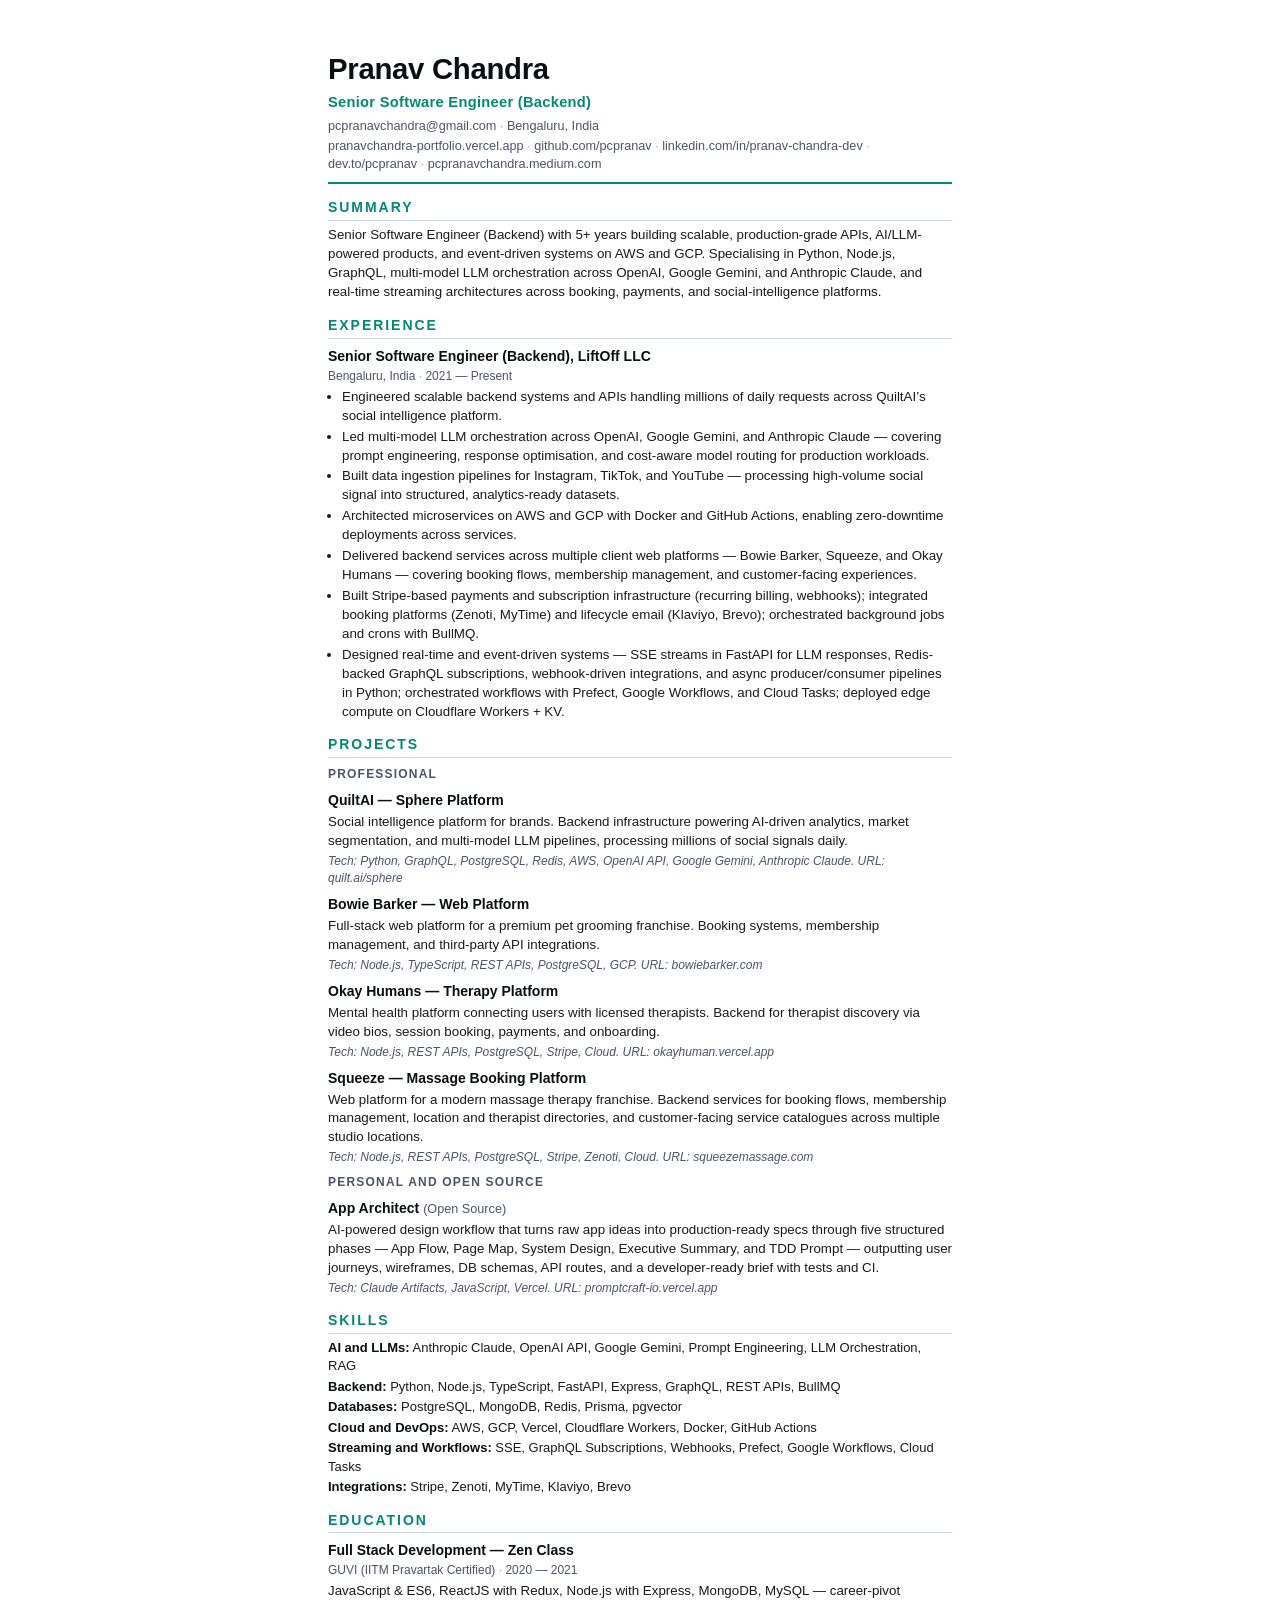
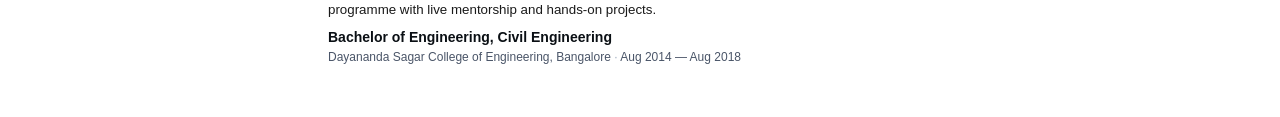
==== resume/resume.html @ 70dff42f "Refresh portfolio: senior title, project rotation, skills overhaul, OG card - Bump role to Senior So" ====
<!DOCTYPE html>
<html lang="en">
<head>
<meta charset="UTF-8">
<title>Pranav Chandra — Resume</title>
<style>
  /*
    Designed to be BOTH visually polished AND ATS-compatible.
    - Single column, linear reading order (no tables, columns, text boxes)
    - Standard section names: Summary, Experience, Projects, Skills, Education
    - Real <h1>/<h2>/<h3> + <ul>/<li> for parser clarity
    - Web-safe Arial fallback first in font stack
    - Selectable text (no text-as-image)
  */
  @page { size: Letter; margin: 0.5in; }
  * { box-sizing: border-box; margin: 0; padding: 0; }
  html, body {
    font-family: Arial, 'Helvetica Neue', Helvetica, sans-serif;
    color: #1a1a1a;
    font-size: 10pt;
    line-height: 1.42;
    -webkit-print-color-adjust: exact;
    print-color-adjust: exact;
  }
  body { max-width: 7.5in; margin: 0 auto; padding: 0.5in; background: #fff; }
  @media print { body { padding: 0; max-width: none; } }

  /* Header */
  header { padding-bottom: 8px; border-bottom: 2px solid #008a75; margin-bottom: 4px; }
  h1 {
    font-size: 22pt; font-weight: 700; letter-spacing: -0.01em;
    color: #0a0f14;
  }
  .role { font-size: 11pt; color: #008a75; font-weight: 600; margin-top: 2px; letter-spacing: 0.02em; }
  .contact { font-size: 9.5pt; color: #4a5568; margin-top: 6px; }
  .contact a { color: #4a5568; text-decoration: none; }
  .contact .sep { color: #a0aec0; }
  .contact-row { margin-top: 2px; }

  /* Section headings */
  h2 {
    font-size: 10.5pt; font-weight: 700; letter-spacing: 0.14em; text-transform: uppercase;
    color: #008a75; margin-top: 14px; margin-bottom: 5px;
    padding-bottom: 2px; border-bottom: 1px solid #cbd5e0;
  }

  /* Job / project blocks */
  h3 { font-size: 10.5pt; font-weight: 700; color: #0a0f14; margin-top: 8px; }
  h3 .ghost { font-weight: 500; color: #4a5568; font-size: 9.5pt; }
  .meta { font-size: 9pt; color: #4a5568; margin-top: 1px; margin-bottom: 3px; }
  .meta .sep { color: #a0aec0; }
  p { margin-top: 2px; }
  ul { margin: 3px 0 0 1.05rem; }
  li { margin-top: 2px; }
  .tech { font-size: 9pt; color: #4a5568; margin-top: 2px; font-style: italic; }

  /* Skills — linear key/value rows (single column, ATS-safe) */
  .skills-block { margin-top: 3px; font-size: 9.75pt; }
  .skills-block div { margin-top: 2px; }
  .skills-block b { color: #0a0f14; font-weight: 700; }

  .proj + .proj { margin-top: 6px; }
  .proj { page-break-inside: avoid; break-inside: avoid; }
  h3 { page-break-after: avoid; break-after: avoid; }
  .subhead {
    font-size: 9pt; font-weight: 700; letter-spacing: 0.1em; text-transform: uppercase;
    color: #4a5568; margin-top: 8px; margin-bottom: 2px;
  }
</style>
</head>
<body>

<header>
  <h1>Pranav Chandra</h1>
  <div class="role">Senior Software Engineer (Backend)</div>
  <div class="contact">
    <div>pcpranavchandra@gmail.com <span class="sep">·</span> Bengaluru, India</div>
    <div class="contact-row">
      pranavchandra-portfolio.vercel.app <span class="sep">·</span>
      github.com/pcpranav <span class="sep">·</span>
      linkedin.com/in/pranav-chandra-dev <span class="sep">·</span>
      dev.to/pcpranav <span class="sep">·</span>
      pcpranavchandra.medium.com
    </div>
  </div>
</header>

<h2>Summary</h2>
<p>Senior Software Engineer (Backend) with 5+ years building scalable, production-grade APIs, AI/LLM-powered products, and event-driven systems on AWS and GCP. Specialising in Python, Node.js, GraphQL, multi-model LLM orchestration across OpenAI, Google Gemini, and Anthropic Claude, and real-time streaming architectures across booking, payments, and social-intelligence platforms.</p>

<h2>Experience</h2>
<h3>Senior Software Engineer (Backend), LiftOff LLC</h3>
<div class="meta">Bengaluru, India <span class="sep">·</span> 2021 — Present</div>
<ul>
  <li>Engineered scalable backend systems and APIs handling millions of daily requests across QuiltAI&rsquo;s social intelligence platform.</li>
  <li>Led multi-model LLM orchestration across OpenAI, Google Gemini, and Anthropic Claude — covering prompt engineering, response optimisation, and cost-aware model routing for production workloads.</li>
  <li>Built data ingestion pipelines for Instagram, TikTok, and YouTube — processing high-volume social signal into structured, analytics-ready datasets.</li>
  <li>Architected microservices on AWS and GCP with Docker and GitHub Actions, enabling zero-downtime deployments across services.</li>
  <li>Delivered backend services across multiple client web platforms — Bowie Barker, Squeeze, and Okay Humans — covering booking flows, membership management, and customer-facing experiences.</li>
  <li>Built Stripe-based payments and subscription infrastructure (recurring billing, webhooks); integrated booking platforms (Zenoti, MyTime) and lifecycle email (Klaviyo, Brevo); orchestrated background jobs and crons with BullMQ.</li>
  <li>Designed real-time and event-driven systems — SSE streams in FastAPI for LLM responses, Redis-backed GraphQL subscriptions, webhook-driven integrations, and async producer/consumer pipelines in Python; orchestrated workflows with Prefect, Google Workflows, and Cloud Tasks; deployed edge compute on Cloudflare Workers + KV.</li>
</ul>

<h2>Projects</h2>

<div class="subhead">Professional</div>

<div class="proj">
  <h3>QuiltAI — Sphere Platform</h3>
  <p>Social intelligence platform for brands. Backend infrastructure powering AI-driven analytics, market segmentation, and multi-model LLM pipelines, processing millions of social signals daily.</p>
  <div class="tech">Tech: Python, GraphQL, PostgreSQL, Redis, AWS, OpenAI API, Google Gemini, Anthropic Claude. URL: quilt.ai/sphere</div>
</div>

<div class="proj">
  <h3>Bowie Barker — Web Platform</h3>
  <p>Full-stack web platform for a premium pet grooming franchise. Booking systems, membership management, and third-party API integrations.</p>
  <div class="tech">Tech: Node.js, TypeScript, REST APIs, PostgreSQL, GCP. URL: bowiebarker.com</div>
</div>

<div class="proj">
  <h3>Okay Humans — Therapy Platform</h3>
  <p>Mental health platform connecting users with licensed therapists. Backend for therapist discovery via video bios, session booking, payments, and onboarding.</p>
  <div class="tech">Tech: Node.js, REST APIs, PostgreSQL, Stripe, Cloud. URL: okayhuman.vercel.app</div>
</div>

<div class="proj">
  <h3>Squeeze — Massage Booking Platform</h3>
  <p>Web platform for a modern massage therapy franchise. Backend services for booking flows, membership management, location and therapist directories, and customer-facing service catalogues across multiple studio locations.</p>
  <div class="tech">Tech: Node.js, REST APIs, PostgreSQL, Stripe, Zenoti, Cloud. URL: squeezemassage.com</div>
</div>

<div class="subhead">Personal and Open Source</div>

<div class="proj">
  <h3>App Architect <span class="ghost">(Open Source)</span></h3>
  <p>AI-powered design workflow that turns raw app ideas into production-ready specs through five structured phases — App Flow, Page Map, System Design, Executive Summary, and TDD Prompt — outputting user journeys, wireframes, DB schemas, API routes, and a developer-ready brief with tests and CI.</p>
  <div class="tech">Tech: Claude Artifacts, JavaScript, Vercel. URL: promptcraft-io.vercel.app</div>
</div>

<h2>Skills</h2>
<div class="skills-block">
  <div><b>AI and LLMs:</b> Anthropic Claude, OpenAI API, Google Gemini, Prompt Engineering, LLM Orchestration, RAG</div>
  <div><b>Backend:</b> Python, Node.js, TypeScript, FastAPI, Express, GraphQL, REST APIs, BullMQ</div>
  <div><b>Databases:</b> PostgreSQL, MongoDB, Redis, Prisma, pgvector</div>
  <div><b>Cloud and DevOps:</b> AWS, GCP, Vercel, Cloudflare Workers, Docker, GitHub Actions</div>
  <div><b>Streaming and Workflows:</b> SSE, GraphQL Subscriptions, Webhooks, Prefect, Google Workflows, Cloud Tasks</div>
  <div><b>Integrations:</b> Stripe, Zenoti, MyTime, Klaviyo, Brevo</div>
</div>

<h2>Education</h2>
<h3>Full Stack Development — Zen Class</h3>
<div class="meta">GUVI (IITM Pravartak Certified) <span class="sep">·</span> 2020 — 2021</div>
<p>JavaScript &amp; ES6, ReactJS with Redux, Node.js with Express, MongoDB, MySQL — career-pivot programme with live mentorship and hands-on projects.</p>

<h3>Bachelor of Engineering, Civil Engineering</h3>
<div class="meta">Dayananda Sagar College of Engineering, Bangalore <span class="sep">·</span> Aug 2014 — Aug 2018</div>

</body>
</html>
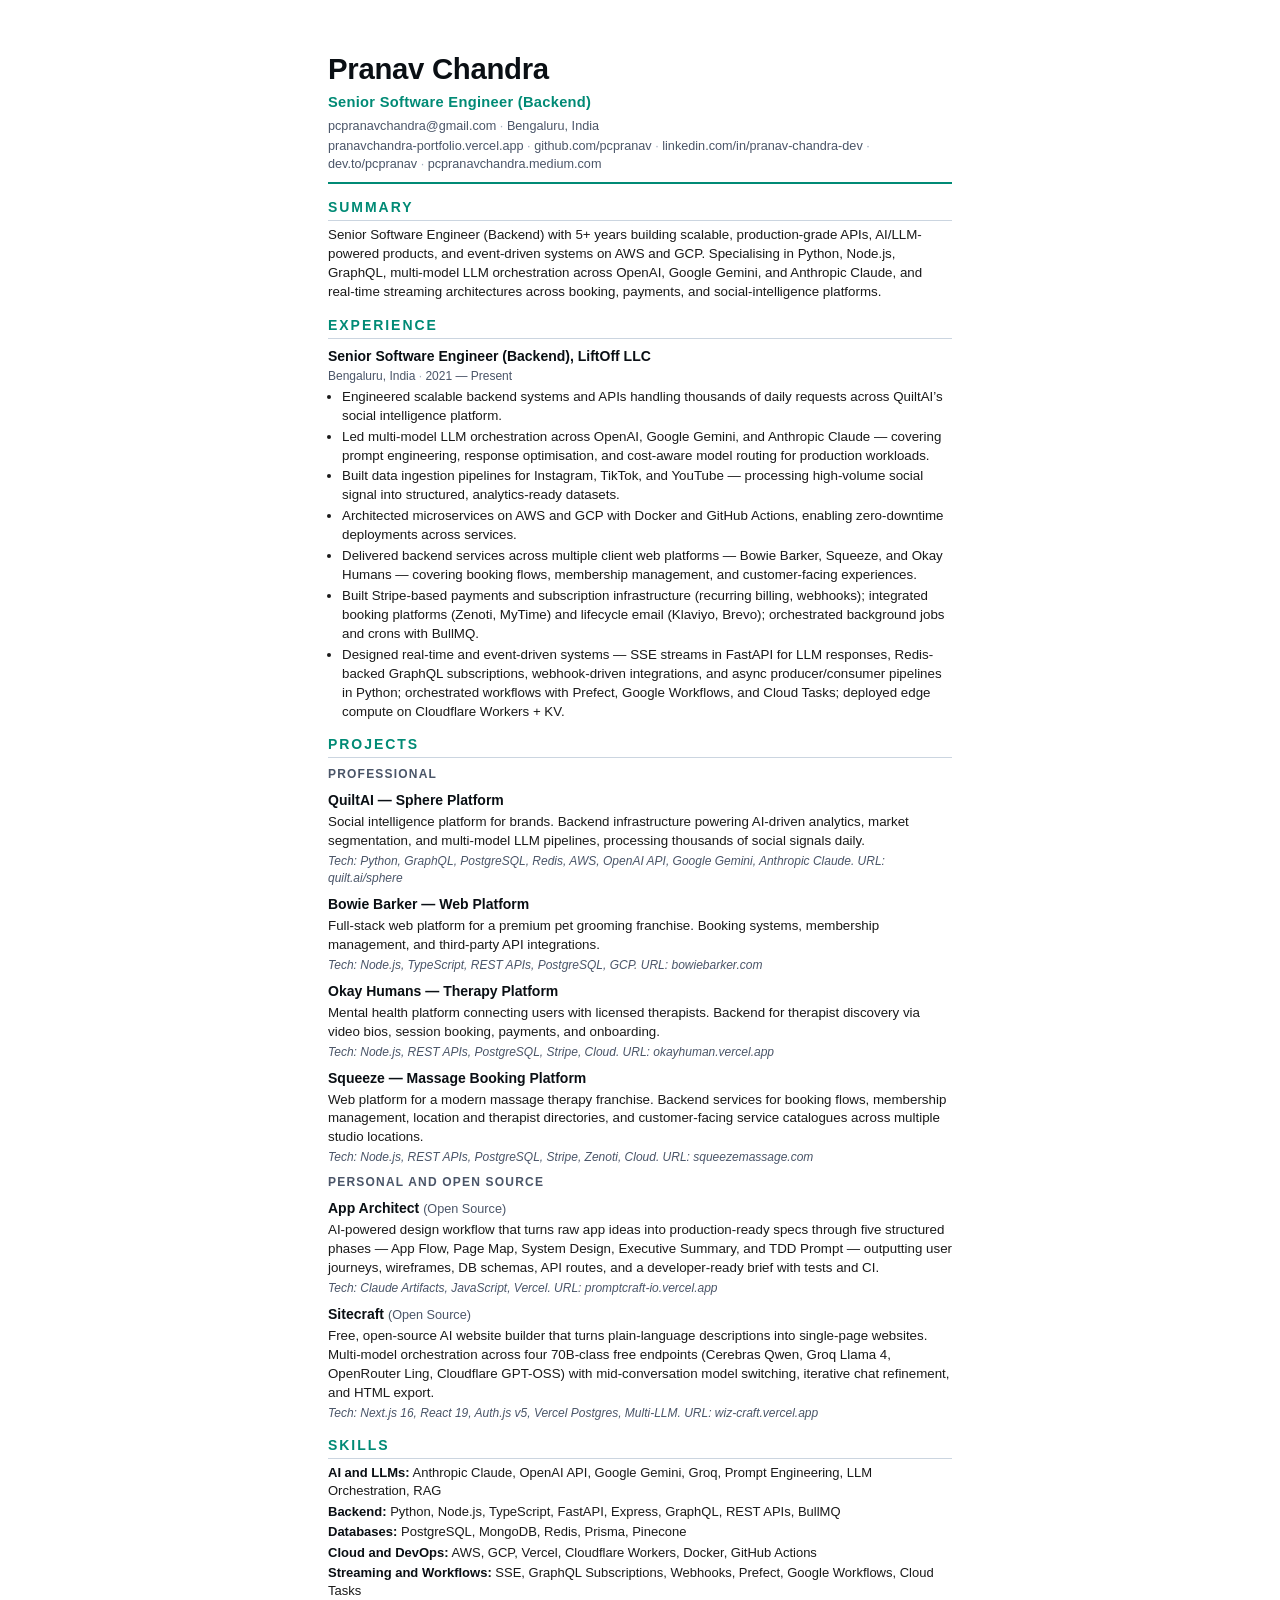
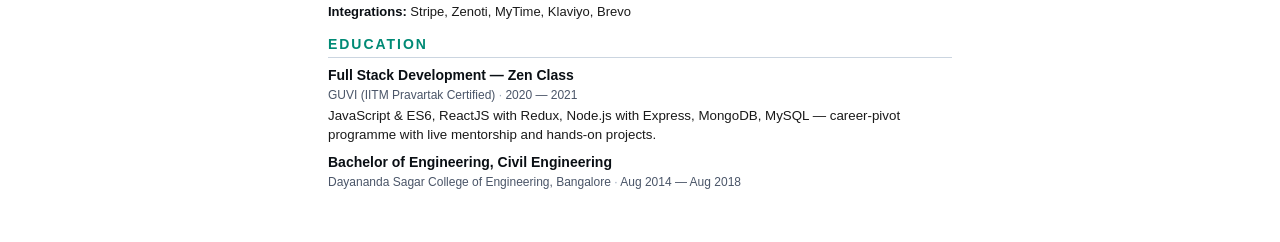
==== commit 44146edb: "Add Sitecraft project, refine skills, soften scale claim - Projects: add Sitecraft (Open Source · Fe" ====
--- a/resume/resume.html
+++ b/resume/resume.html
@@ -92,7 +92,7 @@
 <h3>Senior Software Engineer (Backend), LiftOff LLC</h3>
 <div class="meta">Bengaluru, India <span class="sep">·</span> 2021 — Present</div>
 <ul>
-  <li>Engineered scalable backend systems and APIs handling millions of daily requests across QuiltAI&rsquo;s social intelligence platform.</li>
+  <li>Engineered scalable backend systems and APIs handling thousands of daily requests across QuiltAI&rsquo;s social intelligence platform.</li>
   <li>Led multi-model LLM orchestration across OpenAI, Google Gemini, and Anthropic Claude — covering prompt engineering, response optimisation, and cost-aware model routing for production workloads.</li>
   <li>Built data ingestion pipelines for Instagram, TikTok, and YouTube — processing high-volume social signal into structured, analytics-ready datasets.</li>
   <li>Architected microservices on AWS and GCP with Docker and GitHub Actions, enabling zero-downtime deployments across services.</li>
@@ -107,7 +107,7 @@
 
 <div class="proj">
   <h3>QuiltAI — Sphere Platform</h3>
-  <p>Social intelligence platform for brands. Backend infrastructure powering AI-driven analytics, market segmentation, and multi-model LLM pipelines, processing millions of social signals daily.</p>
+  <p>Social intelligence platform for brands. Backend infrastructure powering AI-driven analytics, market segmentation, and multi-model LLM pipelines, processing thousands of social signals daily.</p>
   <div class="tech">Tech: Python, GraphQL, PostgreSQL, Redis, AWS, OpenAI API, Google Gemini, Anthropic Claude. URL: quilt.ai/sphere</div>
 </div>
 
@@ -137,11 +137,17 @@
   <div class="tech">Tech: Claude Artifacts, JavaScript, Vercel. URL: promptcraft-io.vercel.app</div>
 </div>
 
+<div class="proj">
+  <h3>Sitecraft <span class="ghost">(Open Source)</span></h3>
+  <p>Free, open-source AI website builder that turns plain-language descriptions into single-page websites. Multi-model orchestration across four 70B-class free endpoints (Cerebras Qwen, Groq Llama 4, OpenRouter Ling, Cloudflare GPT-OSS) with mid-conversation model switching, iterative chat refinement, and HTML export.</p>
+  <div class="tech">Tech: Next.js 16, React 19, Auth.js v5, Vercel Postgres, Multi-LLM. URL: wiz-craft.vercel.app</div>
+</div>
+
 <h2>Skills</h2>
 <div class="skills-block">
-  <div><b>AI and LLMs:</b> Anthropic Claude, OpenAI API, Google Gemini, Prompt Engineering, LLM Orchestration, RAG</div>
+  <div><b>AI and LLMs:</b> Anthropic Claude, OpenAI API, Google Gemini, Groq, Prompt Engineering, LLM Orchestration, RAG</div>
   <div><b>Backend:</b> Python, Node.js, TypeScript, FastAPI, Express, GraphQL, REST APIs, BullMQ</div>
-  <div><b>Databases:</b> PostgreSQL, MongoDB, Redis, Prisma, pgvector</div>
+  <div><b>Databases:</b> PostgreSQL, MongoDB, Redis, Prisma, Pinecone</div>
   <div><b>Cloud and DevOps:</b> AWS, GCP, Vercel, Cloudflare Workers, Docker, GitHub Actions</div>
   <div><b>Streaming and Workflows:</b> SSE, GraphQL Subscriptions, Webhooks, Prefect, Google Workflows, Cloud Tasks</div>
   <div><b>Integrations:</b> Stripe, Zenoti, MyTime, Klaviyo, Brevo</div>
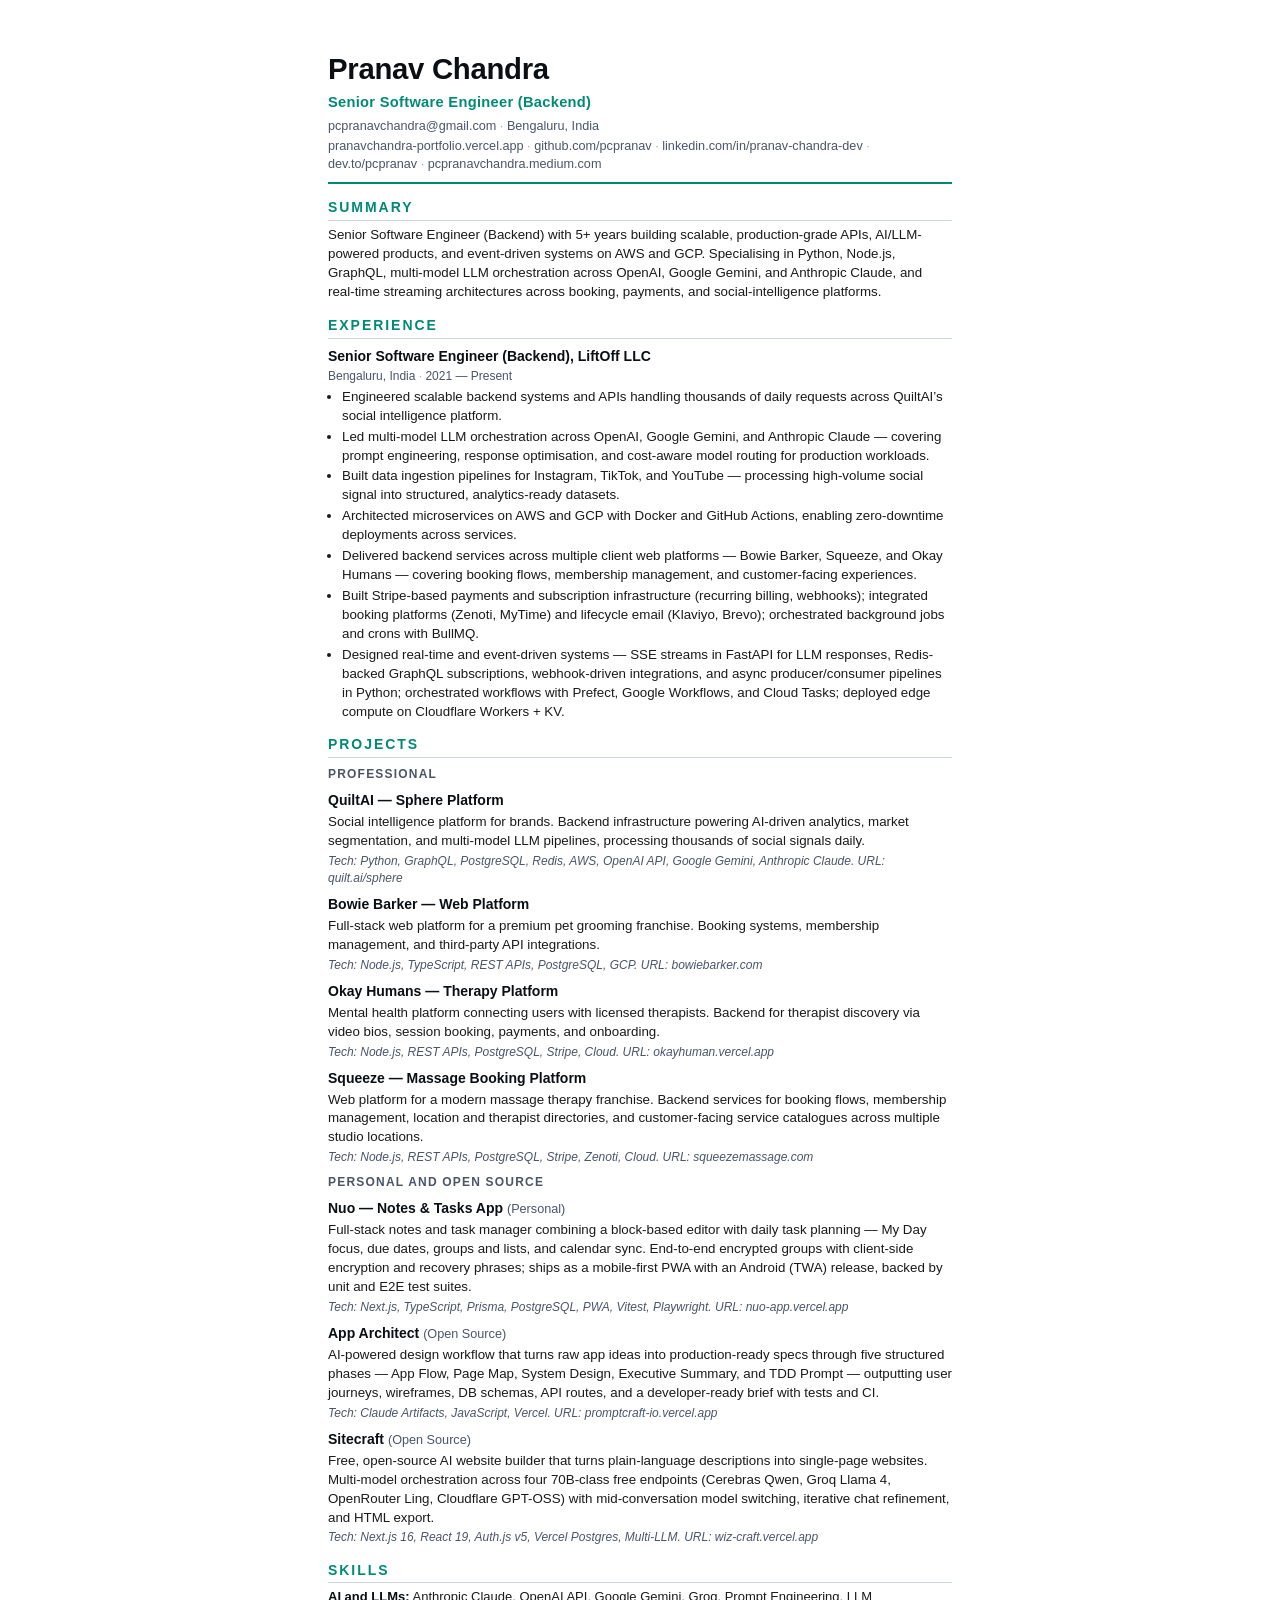
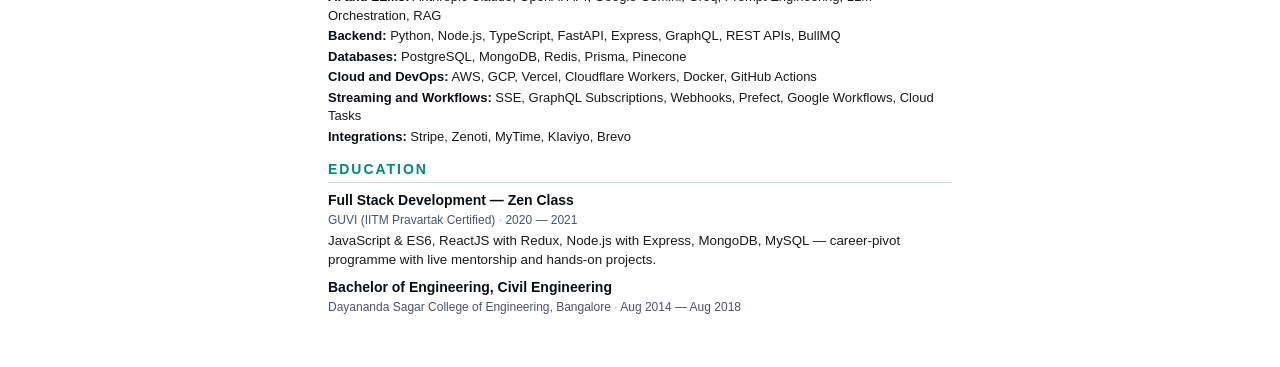
==== commit 450df5e9: "Add Nuo to resume projects and regenerate PDF Co-Authored-By: Claude Fable 5 <noreply@anthropic.com>" ====
--- a/resume/resume.html
+++ b/resume/resume.html
@@ -132,6 +132,12 @@
 <div class="subhead">Personal and Open Source</div>
 
 <div class="proj">
+  <h3>Nuo — Notes &amp; Tasks App <span class="ghost">(Personal)</span></h3>
+  <p>Full-stack notes and task manager combining a block-based editor with daily task planning — My Day focus, due dates, groups and lists, and calendar sync. End-to-end encrypted groups with client-side encryption and recovery phrases; ships as a mobile-first PWA with an Android (TWA) release, backed by unit and E2E test suites.</p>
+  <div class="tech">Tech: Next.js, TypeScript, Prisma, PostgreSQL, PWA, Vitest, Playwright. URL: nuo-app.vercel.app</div>
+</div>
+
+<div class="proj">
   <h3>App Architect <span class="ghost">(Open Source)</span></h3>
   <p>AI-powered design workflow that turns raw app ideas into production-ready specs through five structured phases — App Flow, Page Map, System Design, Executive Summary, and TDD Prompt — outputting user journeys, wireframes, DB schemas, API routes, and a developer-ready brief with tests and CI.</p>
   <div class="tech">Tech: Claude Artifacts, JavaScript, Vercel. URL: promptcraft-io.vercel.app</div>
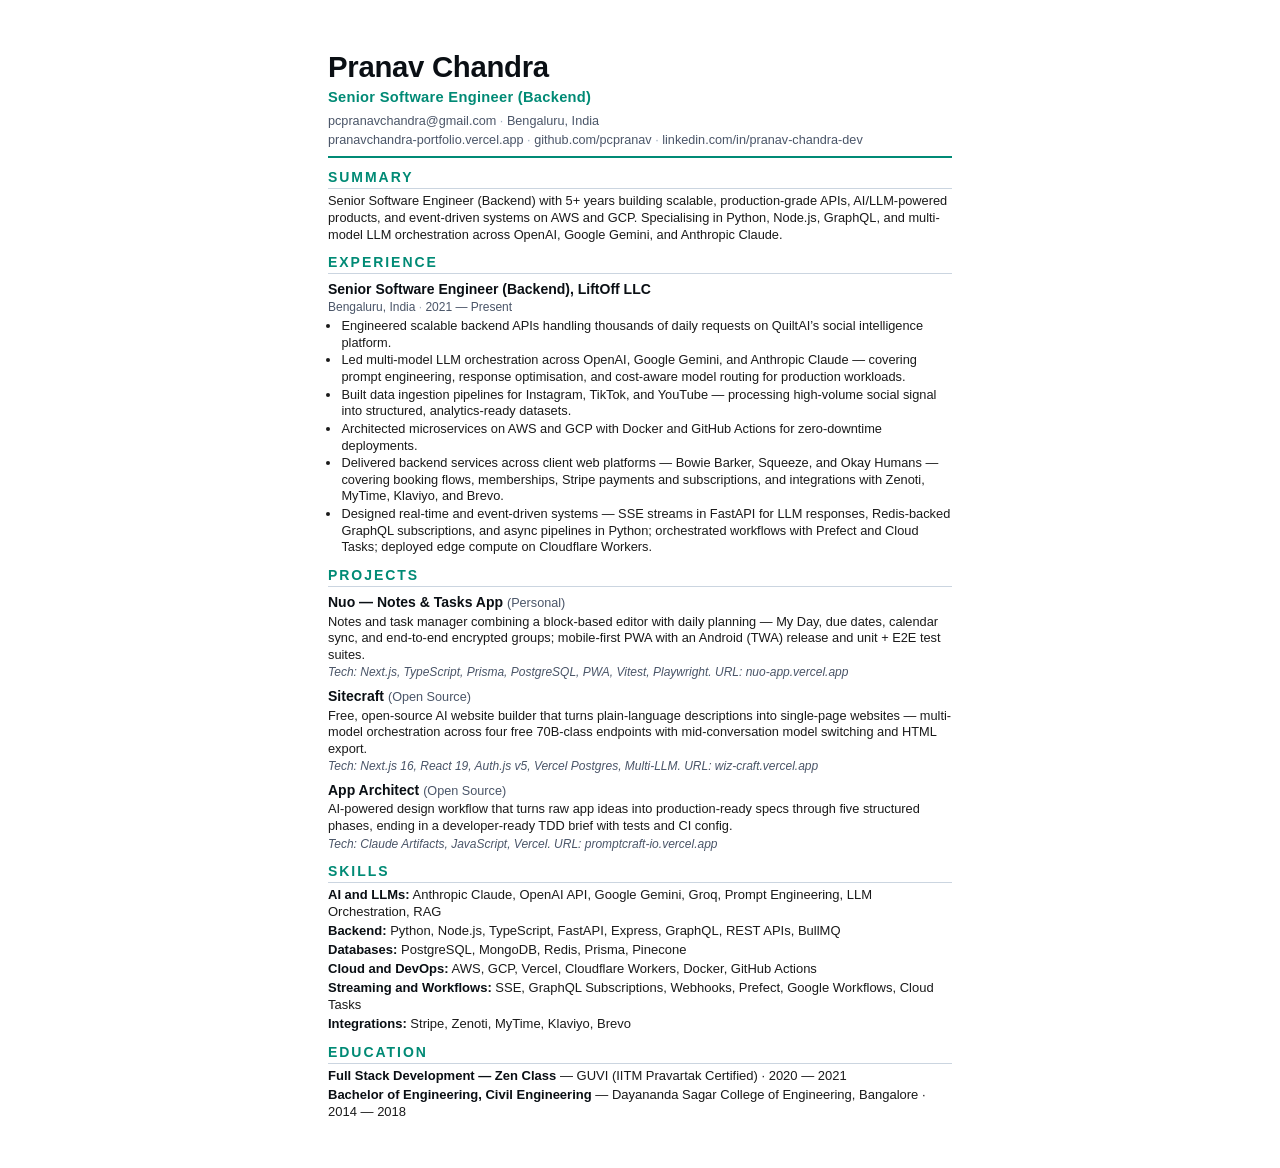
==== commit 6289e020: "Condense resume to one page - Drop professional project blocks (redundant with Experience bullets) -" ====
--- a/resume/resume.html
+++ b/resume/resume.html
@@ -17,8 +17,8 @@
   html, body {
     font-family: Arial, 'Helvetica Neue', Helvetica, sans-serif;
     color: #1a1a1a;
-    font-size: 10pt;
-    line-height: 1.42;
+    font-size: 9.6pt;
+    line-height: 1.3;
     -webkit-print-color-adjust: exact;
     print-color-adjust: exact;
   }
@@ -40,18 +40,18 @@
   /* Section headings */
   h2 {
     font-size: 10.5pt; font-weight: 700; letter-spacing: 0.14em; text-transform: uppercase;
-    color: #008a75; margin-top: 14px; margin-bottom: 5px;
+    color: #008a75; margin-top: 10px; margin-bottom: 4px;
     padding-bottom: 2px; border-bottom: 1px solid #cbd5e0;
   }
 
   /* Job / project blocks */
-  h3 { font-size: 10.5pt; font-weight: 700; color: #0a0f14; margin-top: 8px; }
+  h3 { font-size: 10.5pt; font-weight: 700; color: #0a0f14; margin-top: 6px; }
   h3 .ghost { font-weight: 500; color: #4a5568; font-size: 9.5pt; }
   .meta { font-size: 9pt; color: #4a5568; margin-top: 1px; margin-bottom: 3px; }
   .meta .sep { color: #a0aec0; }
   p { margin-top: 2px; }
   ul { margin: 3px 0 0 1.05rem; }
-  li { margin-top: 2px; }
+  li { margin-top: 1px; }
   .tech { font-size: 9pt; color: #4a5568; margin-top: 2px; font-style: italic; }
 
   /* Skills — linear key/value rows (single column, ATS-safe) */
@@ -78,75 +78,44 @@
     <div class="contact-row">
       pranavchandra-portfolio.vercel.app <span class="sep">·</span>
       github.com/pcpranav <span class="sep">·</span>
-      linkedin.com/in/pranav-chandra-dev <span class="sep">·</span>
-      dev.to/pcpranav <span class="sep">·</span>
-      pcpranavchandra.medium.com
+      linkedin.com/in/pranav-chandra-dev
     </div>
   </div>
 </header>
 
 <h2>Summary</h2>
-<p>Senior Software Engineer (Backend) with 5+ years building scalable, production-grade APIs, AI/LLM-powered products, and event-driven systems on AWS and GCP. Specialising in Python, Node.js, GraphQL, multi-model LLM orchestration across OpenAI, Google Gemini, and Anthropic Claude, and real-time streaming architectures across booking, payments, and social-intelligence platforms.</p>
+<p>Senior Software Engineer (Backend) with 5+ years building scalable, production-grade APIs, AI/LLM-powered products, and event-driven systems on AWS and GCP. Specialising in Python, Node.js, GraphQL, and multi-model LLM orchestration across OpenAI, Google Gemini, and Anthropic Claude.</p>
 
 <h2>Experience</h2>
 <h3>Senior Software Engineer (Backend), LiftOff LLC</h3>
 <div class="meta">Bengaluru, India <span class="sep">·</span> 2021 — Present</div>
 <ul>
-  <li>Engineered scalable backend systems and APIs handling thousands of daily requests across QuiltAI&rsquo;s social intelligence platform.</li>
+  <li>Engineered scalable backend APIs handling thousands of daily requests on QuiltAI&rsquo;s social intelligence platform.</li>
   <li>Led multi-model LLM orchestration across OpenAI, Google Gemini, and Anthropic Claude — covering prompt engineering, response optimisation, and cost-aware model routing for production workloads.</li>
   <li>Built data ingestion pipelines for Instagram, TikTok, and YouTube — processing high-volume social signal into structured, analytics-ready datasets.</li>
-  <li>Architected microservices on AWS and GCP with Docker and GitHub Actions, enabling zero-downtime deployments across services.</li>
-  <li>Delivered backend services across multiple client web platforms — Bowie Barker, Squeeze, and Okay Humans — covering booking flows, membership management, and customer-facing experiences.</li>
-  <li>Built Stripe-based payments and subscription infrastructure (recurring billing, webhooks); integrated booking platforms (Zenoti, MyTime) and lifecycle email (Klaviyo, Brevo); orchestrated background jobs and crons with BullMQ.</li>
-  <li>Designed real-time and event-driven systems — SSE streams in FastAPI for LLM responses, Redis-backed GraphQL subscriptions, webhook-driven integrations, and async producer/consumer pipelines in Python; orchestrated workflows with Prefect, Google Workflows, and Cloud Tasks; deployed edge compute on Cloudflare Workers + KV.</li>
+  <li>Architected microservices on AWS and GCP with Docker and GitHub Actions for zero-downtime deployments.</li>
+  <li>Delivered backend services across client web platforms — Bowie Barker, Squeeze, and Okay Humans — covering booking flows, memberships, Stripe payments and subscriptions, and integrations with Zenoti, MyTime, Klaviyo, and Brevo.</li>
+  <li>Designed real-time and event-driven systems — SSE streams in FastAPI for LLM responses, Redis-backed GraphQL subscriptions, and async pipelines in Python; orchestrated workflows with Prefect and Cloud Tasks; deployed edge compute on Cloudflare Workers.</li>
 </ul>
 
 <h2>Projects</h2>
 
-<div class="subhead">Professional</div>
-
-<div class="proj">
-  <h3>QuiltAI — Sphere Platform</h3>
-  <p>Social intelligence platform for brands. Backend infrastructure powering AI-driven analytics, market segmentation, and multi-model LLM pipelines, processing thousands of social signals daily.</p>
-  <div class="tech">Tech: Python, GraphQL, PostgreSQL, Redis, AWS, OpenAI API, Google Gemini, Anthropic Claude. URL: quilt.ai/sphere</div>
-</div>
-
-<div class="proj">
-  <h3>Bowie Barker — Web Platform</h3>
-  <p>Full-stack web platform for a premium pet grooming franchise. Booking systems, membership management, and third-party API integrations.</p>
-  <div class="tech">Tech: Node.js, TypeScript, REST APIs, PostgreSQL, GCP. URL: bowiebarker.com</div>
-</div>
-
-<div class="proj">
-  <h3>Okay Humans — Therapy Platform</h3>
-  <p>Mental health platform connecting users with licensed therapists. Backend for therapist discovery via video bios, session booking, payments, and onboarding.</p>
-  <div class="tech">Tech: Node.js, REST APIs, PostgreSQL, Stripe, Cloud. URL: okayhuman.vercel.app</div>
-</div>
-
-<div class="proj">
-  <h3>Squeeze — Massage Booking Platform</h3>
-  <p>Web platform for a modern massage therapy franchise. Backend services for booking flows, membership management, location and therapist directories, and customer-facing service catalogues across multiple studio locations.</p>
-  <div class="tech">Tech: Node.js, REST APIs, PostgreSQL, Stripe, Zenoti, Cloud. URL: squeezemassage.com</div>
-</div>
-
-<div class="subhead">Personal and Open Source</div>
-
 <div class="proj">
   <h3>Nuo — Notes &amp; Tasks App <span class="ghost">(Personal)</span></h3>
-  <p>Full-stack notes and task manager combining a block-based editor with daily task planning — My Day focus, due dates, groups and lists, and calendar sync. End-to-end encrypted groups with client-side encryption and recovery phrases; ships as a mobile-first PWA with an Android (TWA) release, backed by unit and E2E test suites.</p>
+  <p>Notes and task manager combining a block-based editor with daily planning — My Day, due dates, calendar sync, and end-to-end encrypted groups; mobile-first PWA with an Android (TWA) release and unit + E2E test suites.</p>
   <div class="tech">Tech: Next.js, TypeScript, Prisma, PostgreSQL, PWA, Vitest, Playwright. URL: nuo-app.vercel.app</div>
 </div>
 
 <div class="proj">
-  <h3>App Architect <span class="ghost">(Open Source)</span></h3>
-  <p>AI-powered design workflow that turns raw app ideas into production-ready specs through five structured phases — App Flow, Page Map, System Design, Executive Summary, and TDD Prompt — outputting user journeys, wireframes, DB schemas, API routes, and a developer-ready brief with tests and CI.</p>
-  <div class="tech">Tech: Claude Artifacts, JavaScript, Vercel. URL: promptcraft-io.vercel.app</div>
+  <h3>Sitecraft <span class="ghost">(Open Source)</span></h3>
+  <p>Free, open-source AI website builder that turns plain-language descriptions into single-page websites — multi-model orchestration across four free 70B-class endpoints with mid-conversation model switching and HTML export.</p>
+  <div class="tech">Tech: Next.js 16, React 19, Auth.js v5, Vercel Postgres, Multi-LLM. URL: wiz-craft.vercel.app</div>
 </div>
 
 <div class="proj">
-  <h3>Sitecraft <span class="ghost">(Open Source)</span></h3>
-  <p>Free, open-source AI website builder that turns plain-language descriptions into single-page websites. Multi-model orchestration across four 70B-class free endpoints (Cerebras Qwen, Groq Llama 4, OpenRouter Ling, Cloudflare GPT-OSS) with mid-conversation model switching, iterative chat refinement, and HTML export.</p>
-  <div class="tech">Tech: Next.js 16, React 19, Auth.js v5, Vercel Postgres, Multi-LLM. URL: wiz-craft.vercel.app</div>
+  <h3>App Architect <span class="ghost">(Open Source)</span></h3>
+  <p>AI-powered design workflow that turns raw app ideas into production-ready specs through five structured phases, ending in a developer-ready TDD brief with tests and CI config.</p>
+  <div class="tech">Tech: Claude Artifacts, JavaScript, Vercel. URL: promptcraft-io.vercel.app</div>
 </div>
 
 <h2>Skills</h2>
@@ -160,12 +129,10 @@
 </div>
 
 <h2>Education</h2>
-<h3>Full Stack Development — Zen Class</h3>
-<div class="meta">GUVI (IITM Pravartak Certified) <span class="sep">·</span> 2020 — 2021</div>
-<p>JavaScript &amp; ES6, ReactJS with Redux, Node.js with Express, MongoDB, MySQL — career-pivot programme with live mentorship and hands-on projects.</p>
-
-<h3>Bachelor of Engineering, Civil Engineering</h3>
-<div class="meta">Dayananda Sagar College of Engineering, Bangalore <span class="sep">·</span> Aug 2014 — Aug 2018</div>
+<div class="skills-block">
+  <div><b>Full Stack Development — Zen Class</b> — GUVI (IITM Pravartak Certified) · 2020 — 2021</div>
+  <div><b>Bachelor of Engineering, Civil Engineering</b> — Dayananda Sagar College of Engineering, Bangalore · 2014 — 2018</div>
+</div>
 
 </body>
 </html>
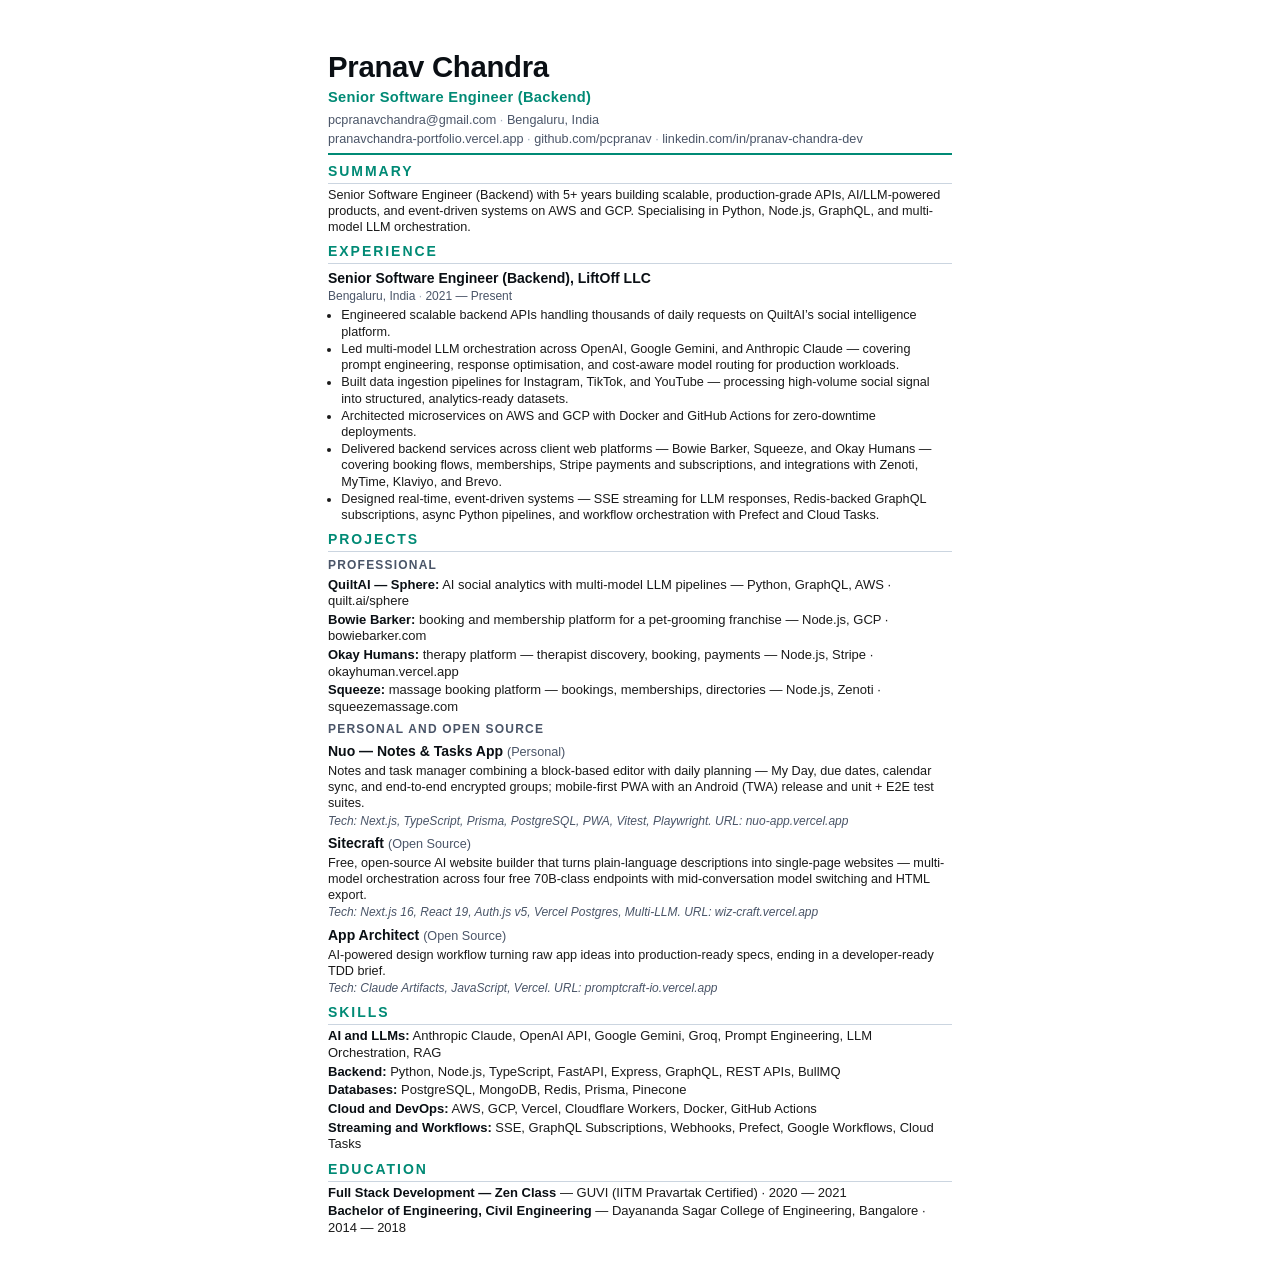
==== commit 34d64a2a: "Restore professional projects on resume as compact one-liners, keep one page Co-Authored-By: Claude " ====
--- a/resume/resume.html
+++ b/resume/resume.html
@@ -17,8 +17,8 @@
   html, body {
     font-family: Arial, 'Helvetica Neue', Helvetica, sans-serif;
     color: #1a1a1a;
-    font-size: 9.6pt;
-    line-height: 1.3;
+    font-size: 9.5pt;
+    line-height: 1.28;
     -webkit-print-color-adjust: exact;
     print-color-adjust: exact;
   }
@@ -26,7 +26,7 @@
   @media print { body { padding: 0; max-width: none; } }
 
   /* Header */
-  header { padding-bottom: 8px; border-bottom: 2px solid #008a75; margin-bottom: 4px; }
+  header { padding-bottom: 6px; border-bottom: 2px solid #008a75; margin-bottom: 3px; }
   h1 {
     font-size: 22pt; font-weight: 700; letter-spacing: -0.01em;
     color: #0a0f14;
@@ -40,7 +40,7 @@
   /* Section headings */
   h2 {
     font-size: 10.5pt; font-weight: 700; letter-spacing: 0.14em; text-transform: uppercase;
-    color: #008a75; margin-top: 10px; margin-bottom: 4px;
+    color: #008a75; margin-top: 8px; margin-bottom: 3px;
     padding-bottom: 2px; border-bottom: 1px solid #cbd5e0;
   }
 
@@ -59,12 +59,12 @@
   .skills-block div { margin-top: 2px; }
   .skills-block b { color: #0a0f14; font-weight: 700; }
 
-  .proj + .proj { margin-top: 6px; }
+  .proj + .proj { margin-top: 4px; }
   .proj { page-break-inside: avoid; break-inside: avoid; }
   h3 { page-break-after: avoid; break-after: avoid; }
   .subhead {
     font-size: 9pt; font-weight: 700; letter-spacing: 0.1em; text-transform: uppercase;
-    color: #4a5568; margin-top: 8px; margin-bottom: 2px;
+    color: #4a5568; margin-top: 6px; margin-bottom: 2px;
   }
 </style>
 </head>
@@ -84,7 +84,7 @@
 </header>
 
 <h2>Summary</h2>
-<p>Senior Software Engineer (Backend) with 5+ years building scalable, production-grade APIs, AI/LLM-powered products, and event-driven systems on AWS and GCP. Specialising in Python, Node.js, GraphQL, and multi-model LLM orchestration across OpenAI, Google Gemini, and Anthropic Claude.</p>
+<p>Senior Software Engineer (Backend) with 5+ years building scalable, production-grade APIs, AI/LLM-powered products, and event-driven systems on AWS and GCP. Specialising in Python, Node.js, GraphQL, and multi-model LLM orchestration.</p>
 
 <h2>Experience</h2>
 <h3>Senior Software Engineer (Backend), LiftOff LLC</h3>
@@ -95,10 +95,20 @@
   <li>Built data ingestion pipelines for Instagram, TikTok, and YouTube — processing high-volume social signal into structured, analytics-ready datasets.</li>
   <li>Architected microservices on AWS and GCP with Docker and GitHub Actions for zero-downtime deployments.</li>
   <li>Delivered backend services across client web platforms — Bowie Barker, Squeeze, and Okay Humans — covering booking flows, memberships, Stripe payments and subscriptions, and integrations with Zenoti, MyTime, Klaviyo, and Brevo.</li>
-  <li>Designed real-time and event-driven systems — SSE streams in FastAPI for LLM responses, Redis-backed GraphQL subscriptions, and async pipelines in Python; orchestrated workflows with Prefect and Cloud Tasks; deployed edge compute on Cloudflare Workers.</li>
+  <li>Designed real-time, event-driven systems — SSE streaming for LLM responses, Redis-backed GraphQL subscriptions, async Python pipelines, and workflow orchestration with Prefect and Cloud Tasks.</li>
 </ul>
 
 <h2>Projects</h2>
+
+<div class="subhead">Professional</div>
+<div class="skills-block">
+  <div><b>QuiltAI — Sphere:</b> AI social analytics with multi-model LLM pipelines — Python, GraphQL, AWS · quilt.ai/sphere</div>
+  <div><b>Bowie Barker:</b> booking and membership platform for a pet-grooming franchise — Node.js, GCP · bowiebarker.com</div>
+  <div><b>Okay Humans:</b> therapy platform — therapist discovery, booking, payments — Node.js, Stripe · okayhuman.vercel.app</div>
+  <div><b>Squeeze:</b> massage booking platform — bookings, memberships, directories — Node.js, Zenoti · squeezemassage.com</div>
+</div>
+
+<div class="subhead">Personal and Open Source</div>
 
 <div class="proj">
   <h3>Nuo — Notes &amp; Tasks App <span class="ghost">(Personal)</span></h3>
@@ -114,7 +124,7 @@
 
 <div class="proj">
   <h3>App Architect <span class="ghost">(Open Source)</span></h3>
-  <p>AI-powered design workflow that turns raw app ideas into production-ready specs through five structured phases, ending in a developer-ready TDD brief with tests and CI config.</p>
+  <p>AI-powered design workflow turning raw app ideas into production-ready specs, ending in a developer-ready TDD brief.</p>
   <div class="tech">Tech: Claude Artifacts, JavaScript, Vercel. URL: promptcraft-io.vercel.app</div>
 </div>
 
@@ -125,7 +135,6 @@
   <div><b>Databases:</b> PostgreSQL, MongoDB, Redis, Prisma, Pinecone</div>
   <div><b>Cloud and DevOps:</b> AWS, GCP, Vercel, Cloudflare Workers, Docker, GitHub Actions</div>
   <div><b>Streaming and Workflows:</b> SSE, GraphQL Subscriptions, Webhooks, Prefect, Google Workflows, Cloud Tasks</div>
-  <div><b>Integrations:</b> Stripe, Zenoti, MyTime, Klaviyo, Brevo</div>
 </div>
 
 <h2>Education</h2>
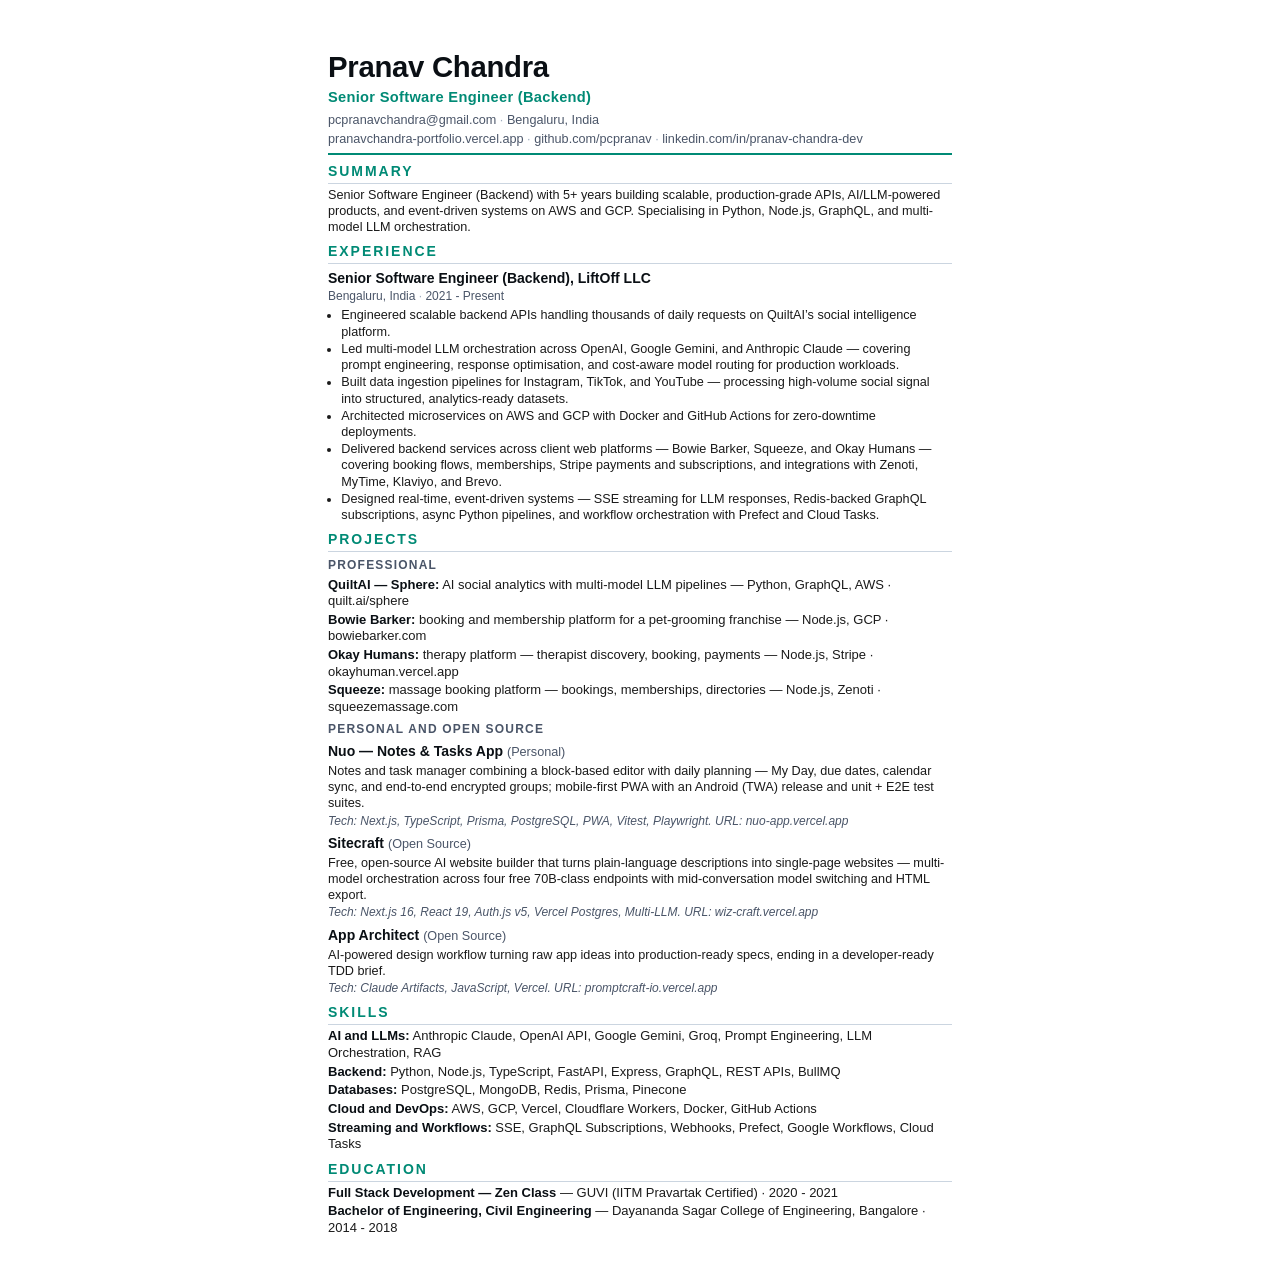
==== commit 8ac3f824: "ATS polish: plain hyphens in date ranges, keep end-to-end unbroken Co-Authored-By: Claude Fable 5 <n" ====
--- a/resume/resume.html
+++ b/resume/resume.html
@@ -88,7 +88,7 @@
 
 <h2>Experience</h2>
 <h3>Senior Software Engineer (Backend), LiftOff LLC</h3>
-<div class="meta">Bengaluru, India <span class="sep">·</span> 2021 — Present</div>
+<div class="meta">Bengaluru, India <span class="sep">·</span> 2021 - Present</div>
 <ul>
   <li>Engineered scalable backend APIs handling thousands of daily requests on QuiltAI&rsquo;s social intelligence platform.</li>
   <li>Led multi-model LLM orchestration across OpenAI, Google Gemini, and Anthropic Claude — covering prompt engineering, response optimisation, and cost-aware model routing for production workloads.</li>
@@ -112,7 +112,7 @@
 
 <div class="proj">
   <h3>Nuo — Notes &amp; Tasks App <span class="ghost">(Personal)</span></h3>
-  <p>Notes and task manager combining a block-based editor with daily planning — My Day, due dates, calendar sync, and end-to-end encrypted groups; mobile-first PWA with an Android (TWA) release and unit + E2E test suites.</p>
+  <p>Notes and task manager combining a block-based editor with daily planning — My Day, due dates, calendar sync, and <span style="white-space:nowrap">end-to-end</span> encrypted groups; mobile-first PWA with an Android (TWA) release and unit + E2E test suites.</p>
   <div class="tech">Tech: Next.js, TypeScript, Prisma, PostgreSQL, PWA, Vitest, Playwright. URL: nuo-app.vercel.app</div>
 </div>
 
@@ -139,8 +139,8 @@
 
 <h2>Education</h2>
 <div class="skills-block">
-  <div><b>Full Stack Development — Zen Class</b> — GUVI (IITM Pravartak Certified) · 2020 — 2021</div>
-  <div><b>Bachelor of Engineering, Civil Engineering</b> — Dayananda Sagar College of Engineering, Bangalore · 2014 — 2018</div>
+  <div><b>Full Stack Development — Zen Class</b> — GUVI (IITM Pravartak Certified) · 2020 - 2021</div>
+  <div><b>Bachelor of Engineering, Civil Engineering</b> — Dayananda Sagar College of Engineering, Bangalore · 2014 - 2018</div>
 </div>
 
 </body>
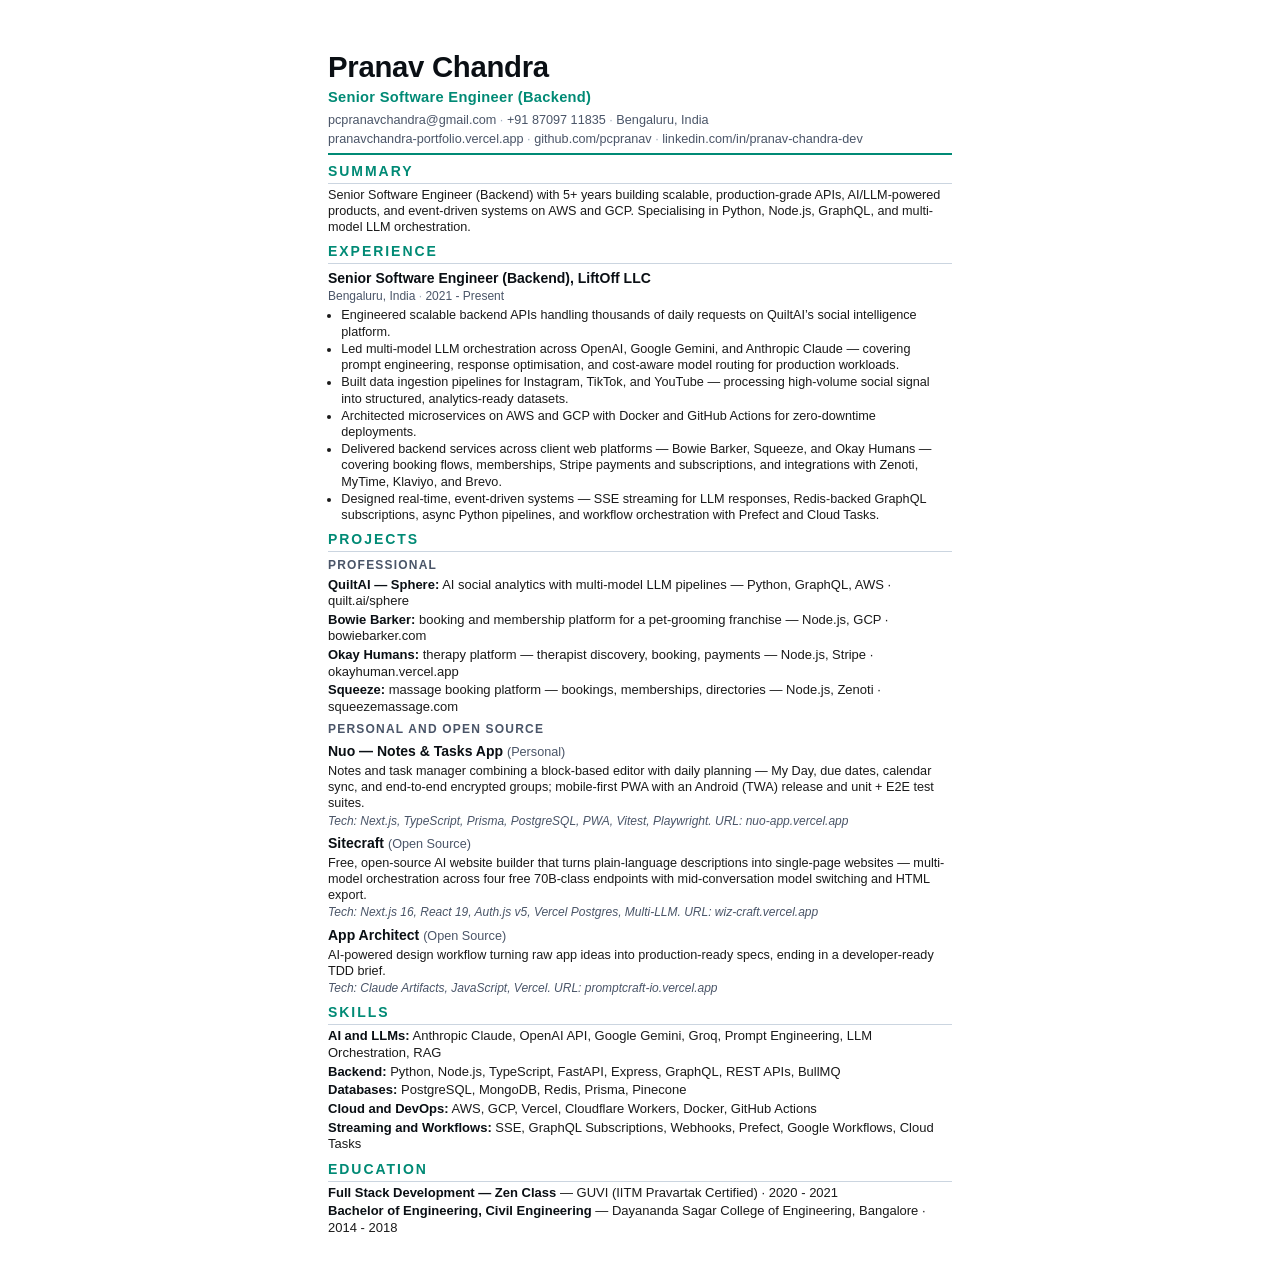
==== commit 26867aa9: "Add phone number to resume header Co-Authored-By: Claude Fable 5 <noreply@anthropic.com>" ====
--- a/resume/resume.html
+++ b/resume/resume.html
@@ -74,7 +74,7 @@
   <h1>Pranav Chandra</h1>
   <div class="role">Senior Software Engineer (Backend)</div>
   <div class="contact">
-    <div>pcpranavchandra@gmail.com <span class="sep">·</span> Bengaluru, India</div>
+    <div>pcpranavchandra@gmail.com <span class="sep">·</span> +91 87097 11835 <span class="sep">·</span> Bengaluru, India</div>
     <div class="contact-row">
       pranavchandra-portfolio.vercel.app <span class="sep">·</span>
       github.com/pcpranav <span class="sep">·</span>
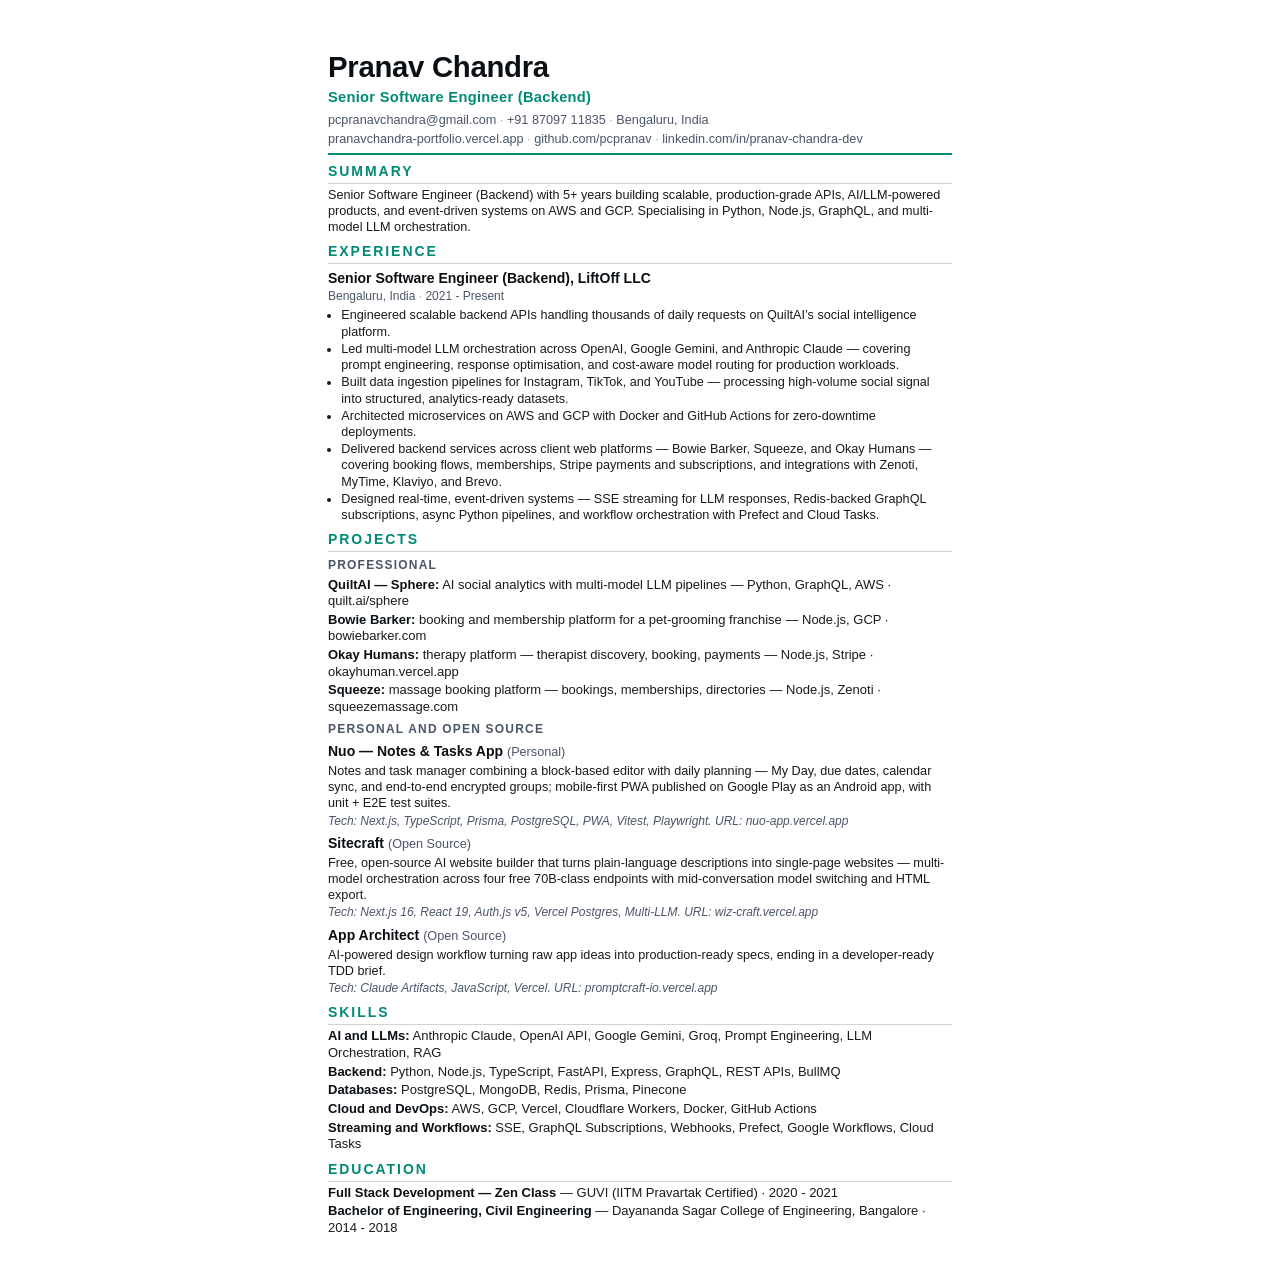
==== commit dd6218c8: "Say "published on Google Play" on the resume, regenerate PDF Nuo's line said "with an Android (TWA) " ====
--- a/resume/resume.html
+++ b/resume/resume.html
@@ -112,7 +112,7 @@
 
 <div class="proj">
   <h3>Nuo — Notes &amp; Tasks App <span class="ghost">(Personal)</span></h3>
-  <p>Notes and task manager combining a block-based editor with daily planning — My Day, due dates, calendar sync, and <span style="white-space:nowrap">end-to-end</span> encrypted groups; mobile-first PWA with an Android (TWA) release and unit + E2E test suites.</p>
+  <p>Notes and task manager combining a block-based editor with daily planning — My Day, due dates, calendar sync, and <span style="white-space:nowrap">end-to-end</span> encrypted groups; mobile-first PWA published on Google Play as an Android app, with unit + E2E test suites.</p>
   <div class="tech">Tech: Next.js, TypeScript, Prisma, PostgreSQL, PWA, Vitest, Playwright. URL: nuo-app.vercel.app</div>
 </div>
 
